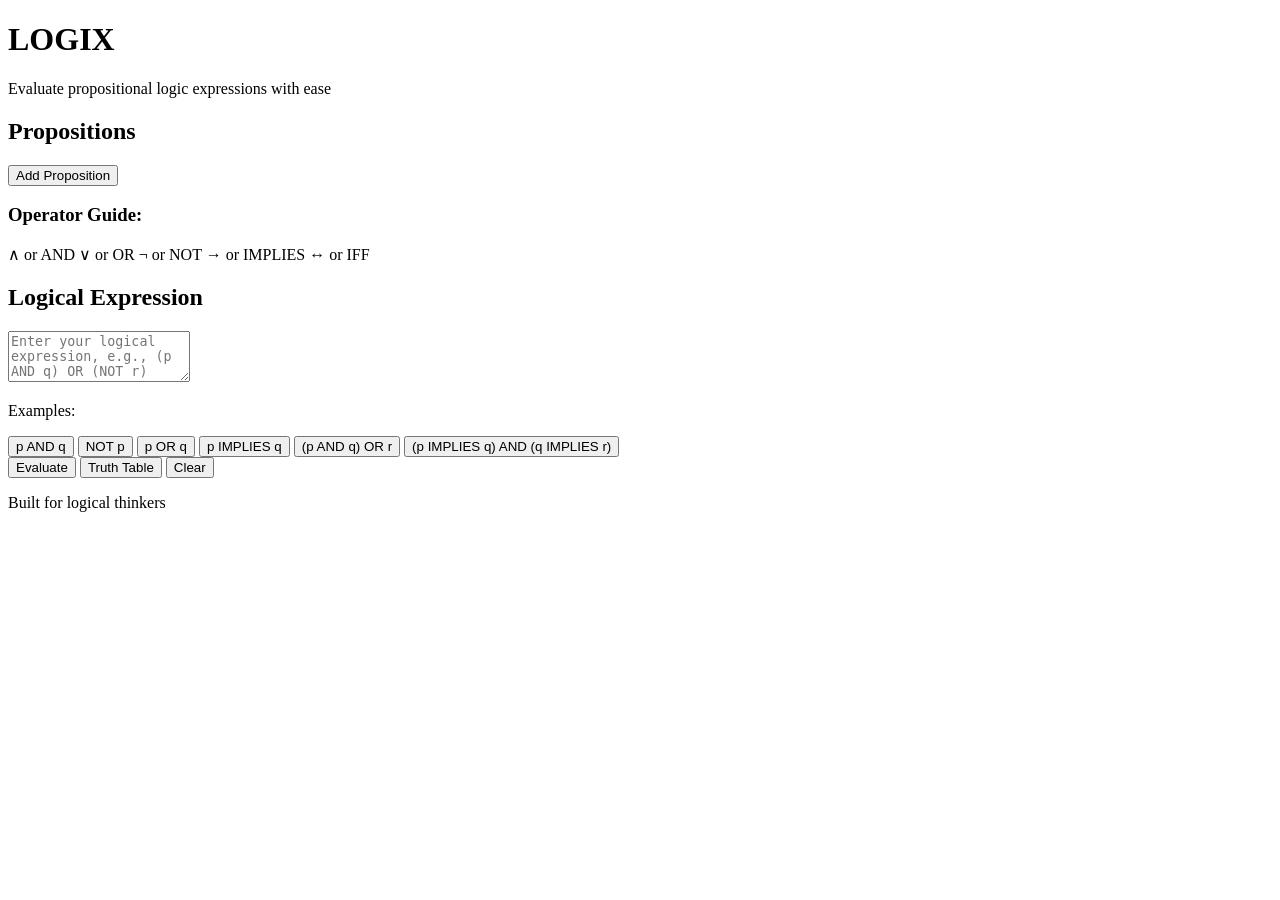
==== index.html @ 0919d189 "HTML" ====
<!DOCTYPE html>
<html lang="en">

<head>
    <meta charset="UTF-8">
    <meta name="viewport" content="width=device-width, initial-scale=1.0">
    <meta name="description"
        content="A Propositional Logic Evaluator">
    <title>LOGIX - Propositional Logic Evaluator</title>
    <link rel="preconnect" href="https://fonts.googleapis.com">
    <link rel="preconnect" href="https://fonts.gstatic.com" crossorigin>
    <link href="https://fonts.googleapis.com/css2?family=Inter:wght@300;400;500;600;700&display=swap" rel="stylesheet">
    <link rel="stylesheet" href="style.css">
</head>

<body>
    <div class="container">
        <header class="header">
            <h1 class="title">
                LOGIX
            </h1>
            <p class="subtitle">Evaluate propositional logic expressions with ease</p>
        </header>

        <main class="main-content">
            <!-- Propositions Section -->
            <section class="section propositions-section">
                <div class="section-header">
                    <h2 class="section-title">Propositions</h2>
                    <button id="add-proposition-btn" class="btn btn-primary">
                        Add Proposition
                    </button>
                </div>
                <div id="propositions-container" class="propositions-container">
                    <!-- Propositions will be added dynamically -->
                </div>
                <div class="operator-guide">
                    <h3 class="guide-title">Operator Guide:</h3>
                    <div class="operators">
                        <span class="operator-chip">∧ or AND</span>
                        <span class="operator-chip">∨ or OR</span>
                        <span class="operator-chip">¬ or NOT</span>
                        <span class="operator-chip">→ or IMPLIES</span>
                        <span class="operator-chip">↔ or IFF</span>
                    </div>
                </div>
            </section>

            <!-- Expression Section -->
            <section class="section expression-section">
                <div class="section-header">
                    <h2 class="section-title">Logical Expression</h2>
                </div>
                <div class="expression-input-wrapper">
                    <textarea id="expression-input" class="expression-input"
                        placeholder="Enter your logical expression, e.g., (p AND q) OR (NOT r)" rows="3"></textarea>
                    <div id="expression-feedback" class="expression-feedback"></div>
                </div>
                <div class="expression-examples">
                    <p class="examples-label">Examples:</p>
                    <div class="examples-container">
                        <button class="example-btn" data-example="p AND q">p AND q</button>
                        <button class="example-btn" data-example="NOT p">NOT p</button>
                        <button class="example-btn" data-example="p OR q">p OR q</button>
                        <button class="example-btn" data-example="p IMPLIES q">p IMPLIES q</button>
                        <button class="example-btn" data-example="(p AND q) OR r">(p AND q) OR r</button>
                        <button class="example-btn" data-example="(p IMPLIES q) AND (q IMPLIES r)">(p IMPLIES q) AND (q
                            IMPLIES r)</button>
                    </div>
                </div>
                <div class="action-buttons">
                    <button id="evaluate-btn" class="btn btn-success btn-large">
                        Evaluate
                    </button>
                    <button id="truth-table-btn" class="btn btn-secondary btn-large">
                        Truth Table
                    </button>
                    <button id="clear-btn" class="btn btn-outline btn-large">
                        Clear
                    </button>
                </div>
            </section>

            <!-- Results Section -->
            <section class="section results-section" id="results-section" style="display: none;">
                <div class="section-header">
                    <h2 class="section-title">Results</h2>
                </div>
                <div id="results-container" class="results-container">
                    <!-- Results will be displayed here -->
                </div>
            </section>

            <!-- Truth Table Section -->
            <section class="section truth-table-section" id="truth-table-section" style="display: none;">
                <div class="section-header">
                    <h2 class="section-title">Truth Table</h2>
                </div>
                <div id="truth-table-container" class="truth-table-container">
                    <!-- Truth table will be displayed here -->
                </div>
            </section>
        </main>

        <footer class="footer">
            <p>Built for logical thinkers</p>
        </footer>
    </div>

    <script src="script.js"></script>
</body>

</html>
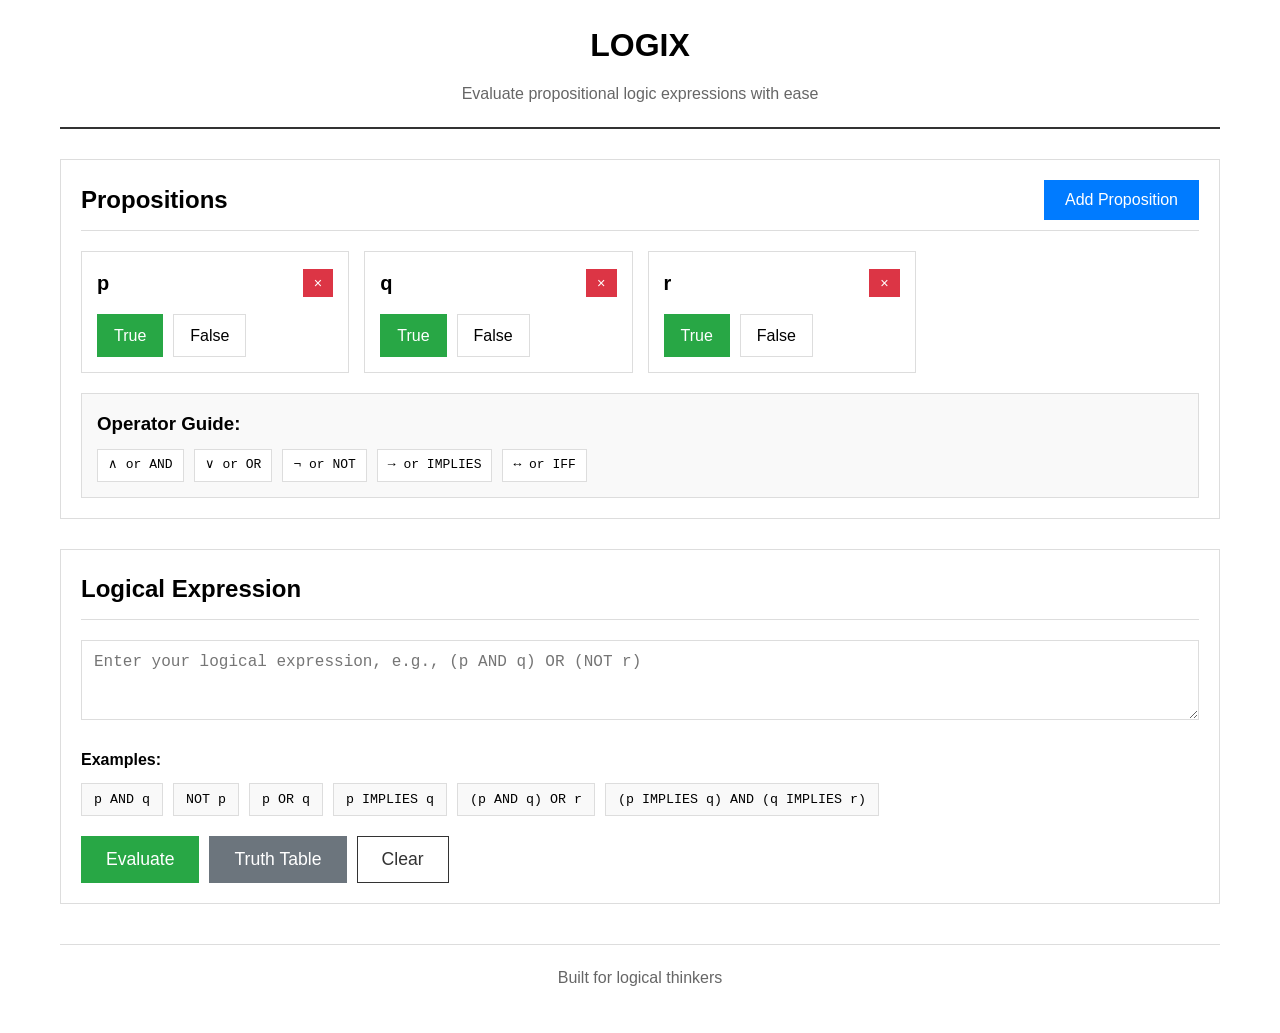
==== commit f98ceb67: "Add primary SEO metadata to index.html" ====
--- a/index.html
+++ b/index.html
@@ -4,9 +4,12 @@
 <head>
     <meta charset="UTF-8">
     <meta name="viewport" content="width=device-width, initial-scale=1.0">
-    <meta name="description"
-        content="A Propositional Logic Evaluator">
-    <title>LOGIX - Propositional Logic Evaluator</title>
+    <!-- Primary SEO Metadata -->
+    <title>LOGIX - Propositional Logic Calculator & Truth Table Generator</title>
+    <meta name="title" content="LOGIX - Propositional Logic Calculator & Truth Table Generator">
+    <meta name="description" content="Solve logic problems instantly with LOGIX. Evaluate complex propositional logic expressions, build truth tables, and test operators like AND, OR, NOT, IMPLIES, and IFF.">
+    <meta name="keywords" content="logic calculator, propositional logic evaluator, truth table generator, discrete math calculator, boolean logic solver, logic problem solver, logix, truth table calculator">
+    <meta name="robots" content="index, follow">
     <link rel="preconnect" href="https://fonts.googleapis.com">
     <link rel="preconnect" href="https://fonts.gstatic.com" crossorigin>
     <link href="https://fonts.googleapis.com/css2?family=Inter:wght@300;400;500;600;700&display=swap" rel="stylesheet">
--- a/style.css
+++ b/style.css
@@ -0,0 +1,356 @@
+* {
+    margin: 0;
+    padding: 0;
+    box-sizing: border-box;
+}
+
+body {
+    font-family: Arial, sans-serif;
+    line-height: 1.6;
+    padding: 20px;
+    max-width: 1200px;
+    margin: 0 auto;
+}
+
+/* Header */
+.header {
+    text-align: center;
+    margin-bottom: 30px;
+    padding-bottom: 20px;
+    border-bottom: 2px solid #333;
+}
+
+.title {
+    font-size: 2rem;
+    margin-bottom: 10px;
+}
+
+.subtitle {
+    color: #666;
+}
+
+/* Sections */
+.section {
+    margin-bottom: 30px;
+    padding: 20px;
+    border: 1px solid #ddd;
+}
+
+.section-header {
+    display: flex;
+    justify-content: space-between;
+    align-items: center;
+    margin-bottom: 20px;
+    padding-bottom: 10px;
+    border-bottom: 1px solid #ddd;
+}
+
+.section-title {
+    font-size: 1.5rem;
+}
+
+/* Buttons */
+.btn {
+    padding: 10px 20px;
+    border: 1px solid #333;
+    background: #fff;
+    cursor: pointer;
+    font-size: 1rem;
+}
+
+.btn:hover {
+    background: #f0f0f0;
+}
+
+.btn-primary {
+    background: #007bff;
+    color: white;
+    border-color: #007bff;
+}
+
+.btn-primary:hover {
+    background: #0056b3;
+}
+
+.btn-success {
+    background: #28a745;
+    color: white;
+    border-color: #28a745;
+}
+
+.btn-success:hover {
+    background: #218838;
+}
+
+.btn-secondary {
+    background: #6c757d;
+    color: white;
+    border-color: #6c757d;
+}
+
+.btn-secondary:hover {
+    background: #5a6268;
+}
+
+.btn-danger {
+    background: #dc3545;
+    color: white;
+    border-color: #dc3545;
+    padding: 5px 10px;
+    font-size: 0.9rem;
+}
+
+.btn-danger:hover {
+    background: #c82333;
+}
+
+.btn-outline {
+    background: white;
+    color: #333;
+}
+
+.btn-large {
+    padding: 12px 24px;
+    font-size: 1.1rem;
+}
+
+/* Propositions */
+.propositions-container {
+    display: grid;
+    grid-template-columns: repeat(auto-fill, minmax(250px, 1fr));
+    gap: 15px;
+    margin-bottom: 20px;
+}
+
+.proposition-card {
+    border: 1px solid #ddd;
+    padding: 15px;
+}
+
+.proposition-header {
+    display: flex;
+    justify-content: space-between;
+    align-items: center;
+    margin-bottom: 15px;
+}
+
+.proposition-name {
+    font-size: 1.25rem;
+    font-weight: bold;
+}
+
+.proposition-value {
+    display: flex;
+    gap: 10px;
+}
+
+.value-option {
+    padding: 8px 16px;
+    border: 1px solid #ddd;
+    background: #fff;
+    cursor: pointer;
+}
+
+.value-option:hover {
+    background: #f0f0f0;
+}
+
+.value-option.active-true {
+    background: #28a745;
+    color: white;
+    border-color: #28a745;
+}
+
+.value-option.active-false {
+    background: #dc3545;
+    color: white;
+    border-color: #dc3545;
+}
+
+/* Operator Guide */
+.operator-guide {
+    border: 1px solid #ddd;
+    padding: 15px;
+    background: #f9f9f9;
+}
+
+.guide-title {
+    font-weight: bold;
+    margin-bottom: 10px;
+}
+
+.operators {
+    display: flex;
+    flex-wrap: wrap;
+    gap: 10px;
+}
+
+.operator-chip {
+    padding: 5px 10px;
+    border: 1px solid #ddd;
+    background: #fff;
+    font-family: monospace;
+}
+
+/* Expression Input */
+.expression-input {
+    width: 100%;
+    padding: 12px;
+    border: 1px solid #ddd;
+    font-size: 1rem;
+    font-family: monospace;
+    resize: vertical;
+}
+
+.expression-input:focus {
+    outline: none;
+    border-color: #007bff;
+}
+
+.expression-feedback {
+    margin-top: 10px;
+    padding: 10px;
+    display: none;
+}
+
+.expression-feedback.valid {
+    display: block;
+    background: #d4edda;
+    border: 1px solid #28a745;
+    color: #155724;
+}
+
+.expression-feedback.invalid {
+    display: block;
+    background: #f8d7da;
+    border: 1px solid #dc3545;
+    color: #721c24;
+}
+
+/* Examples */
+.expression-examples {
+    margin: 20px 0;
+}
+
+.examples-label {
+    font-weight: bold;
+    margin-bottom: 10px;
+}
+
+.examples-container {
+    display: flex;
+    flex-wrap: wrap;
+    gap: 10px;
+}
+
+.example-btn {
+    padding: 8px 12px;
+    border: 1px solid #ddd;
+    background: #f9f9f9;
+    cursor: pointer;
+    font-family: monospace;
+}
+
+.example-btn:hover {
+    background: #e9e9e9;
+}
+
+/* Action Buttons */
+.action-buttons {
+    display: flex;
+    gap: 10px;
+    flex-wrap: wrap;
+}
+
+/* Results */
+.results-container {
+    padding: 30px;
+    border: 1px solid #ddd;
+    text-align: center;
+    background: #f9f9f9;
+}
+
+.result-value {
+    font-size: 3rem;
+    font-weight: bold;
+    margin-bottom: 15px;
+}
+
+.result-value.true {
+    color: #28a745;
+}
+
+.result-value.false {
+    color: #dc3545;
+}
+
+.result-expression {
+    font-family: monospace;
+    color: #666;
+}
+
+/* Truth Table */
+.truth-table-container {
+    overflow-x: auto;
+}
+
+.truth-table {
+    width: 100%;
+    border-collapse: collapse;
+}
+
+.truth-table th,
+.truth-table td {
+    padding: 12px;
+    text-align: center;
+    border: 1px solid #ddd;
+}
+
+.truth-table th {
+    background: #f0f0f0;
+    font-weight: bold;
+}
+
+.truth-table tr:hover {
+    background: #f9f9f9;
+}
+
+.truth-table .true {
+    color: #28a745;
+    font-weight: bold;
+}
+
+.truth-table .false {
+    color: #dc3545;
+    font-weight: bold;
+}
+
+/* Footer */
+.footer {
+    text-align: center;
+    margin-top: 40px;
+    padding: 20px 0;
+    color: #666;
+    border-top: 1px solid #ddd;
+}
+
+/* Responsive */
+@media (max-width: 768px) {
+    .section-header {
+        flex-direction: column;
+        align-items: flex-start;
+        gap: 10px;
+    }
+
+    .propositions-container {
+        grid-template-columns: 1fr;
+    }
+
+    .action-buttons {
+        flex-direction: column;
+    }
+
+    .action-buttons .btn {
+        width: 100%;
+    }
+}
